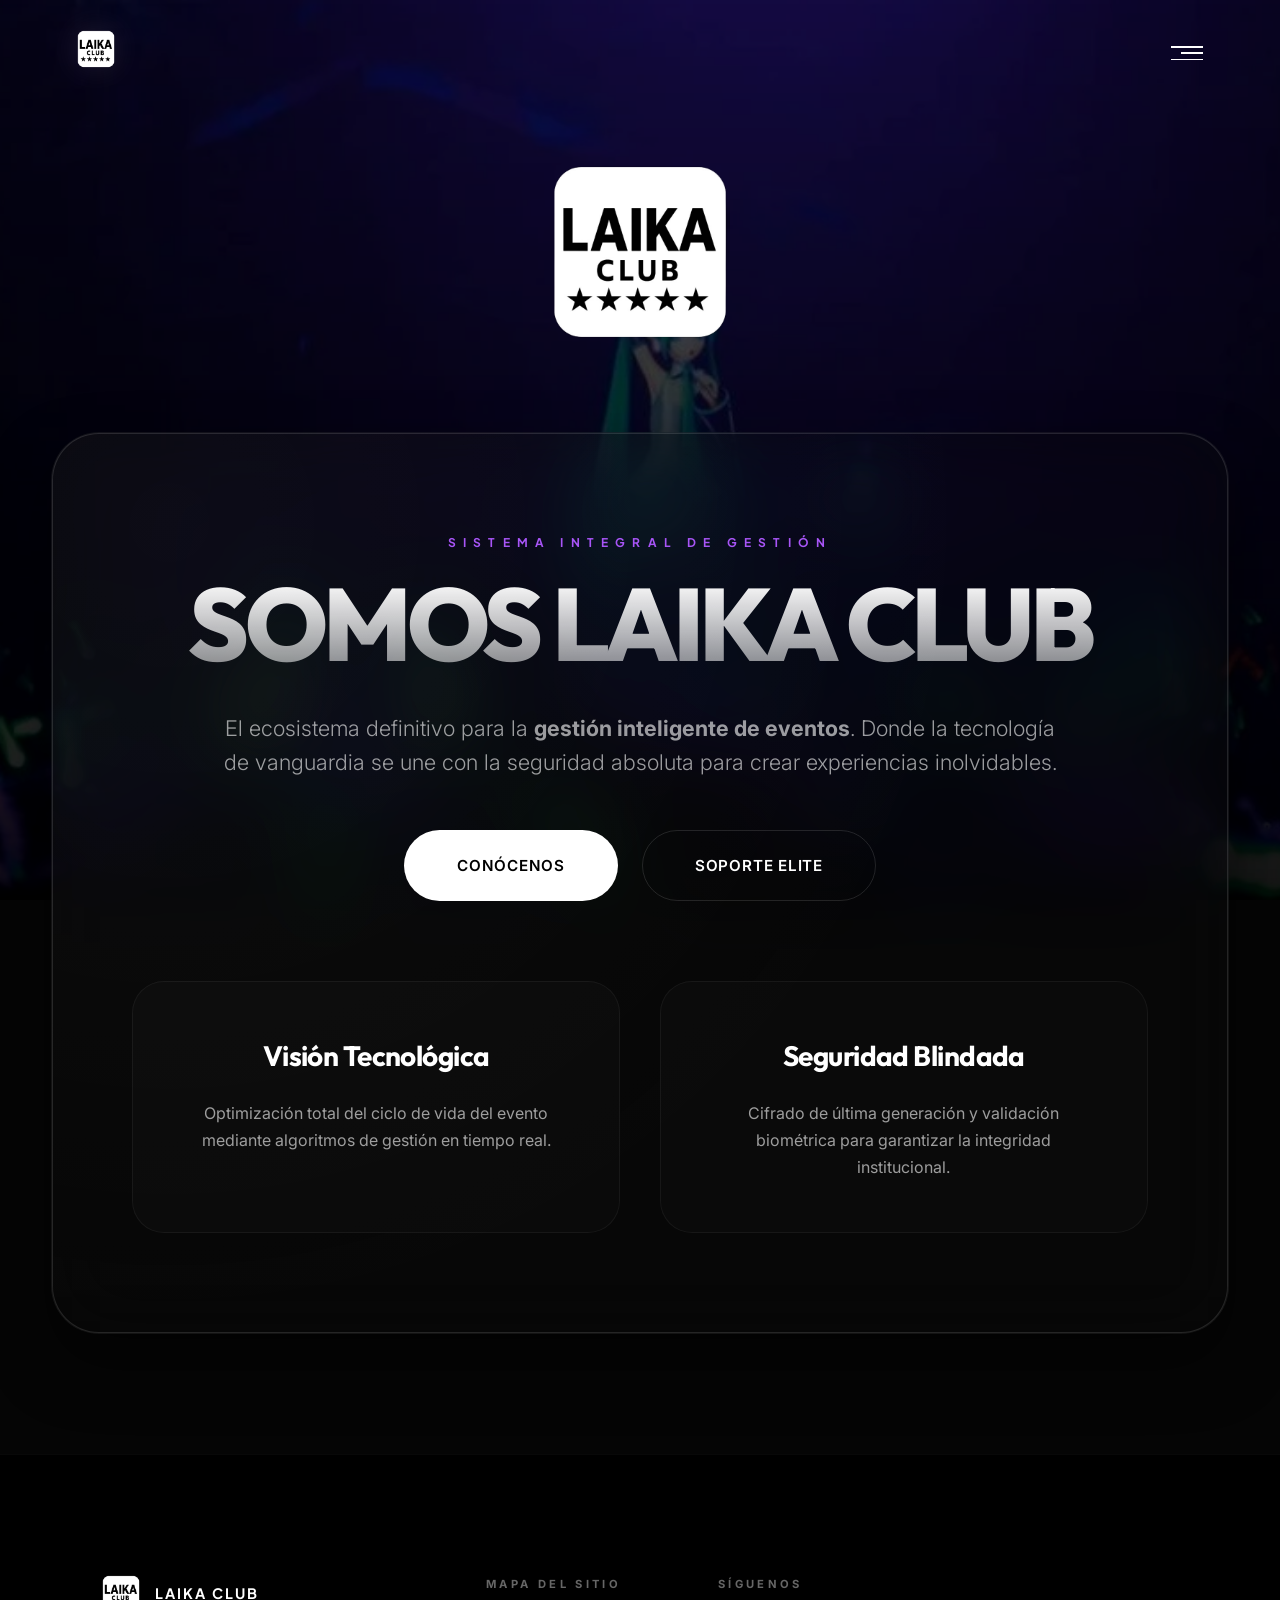
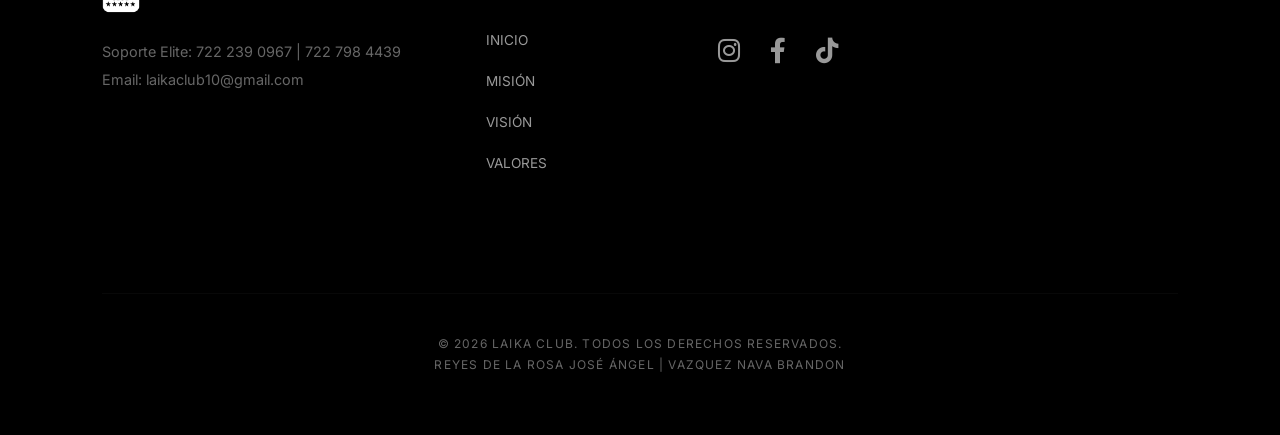
==== index.html @ 9220e1fa "Upload inicial del sitio web de Laika Club" ====
<!DOCTYPE html>
<html lang="es">
<head>
    <meta charset="UTF-8">
    <meta name="viewport" content="width=device-width, initial-scale=1.0">
    <title>Laika Club | Elite Event Management</title>
    <link rel="stylesheet" href="css/styles.css">
    <link rel="stylesheet" href="https://cdnjs.cloudflare.com/ajax/libs/font-awesome/6.0.0/css/all.min.css">
</head>
<body>
    <div class="bg-container home-bg"></div>

    <header>
        <div class="logo">
            <a href="index.html"><img src="img/logo.png" alt="Laika Club Logo"></a>
        </div>
        <div class="hamburger">
            <span class="line1"></span>
            <span class="line2"></span>
            <span class="line3"></span>
        </div>
    </header>

    <div class="sidebar">
        <div class="close-sidebar"><i class="fas fa-times"></i></div>
        <nav>
            <a href="index.html">HOME</a>
            <a href="mision.html">MISIÓN</a>
            <a href="vision.html">VISIÓN</a>
            <a href="valores.html">VALORES</a>
            <a href="objetivo.html">OBJETIVO</a>
            <a href="fan.html">PARA EL FAN</a>
            <a href="organizador.html">ORGANIZADOR</a>
            <a href="documentacion.html">DOCUMENTACIÓN</a>
            <a href="contacto.html">CONTACTO</a>
        </nav>
    </div>

    <main>
        <section class="hero-logo-container">
            <img src="img/logo.png" alt="Laika Club Logo" class="hero-logo">
        </section>

        <div class="glass-card" style="text-align: center;">
            <h2 class="sub-label animate-reveal">SISTEMA INTEGRAL DE GESTIÓN</h2>
            <h1 class="animate-reveal delay-1">SOMOS LAIKA CLUB</h1>
            <p class="lead-text animate-reveal delay-2">
                El ecosistema definitivo para la <strong>gestión inteligente de eventos</strong>.
                Donde la tecnología de vanguardia se une con la seguridad absoluta para crear experiencias inolvidables.
            </p>

            <div class="btn-group animate-reveal delay-3">
                <a href="mision.html" class="btn btn-solid">CONÓCENOS</a>
                <a href="contacto.html" class="btn btn-outline">SOPORTE ELITE</a>
            </div>

            <div class="content-grid animate-reveal delay-4">
                <div class="feature-box">
                    <h3>Visión Tecnológica</h3>
                    <p>Optimización total del ciclo de vida del evento mediante algoritmos de gestión en tiempo real.</p>
                </div>
                <div class="feature-box">
                    <h3>Seguridad Blindada</h3>
                    <p>Cifrado de última generación y validación biométrica para garantizar la integridad institucional.</p>
                </div>
            </div>
        </div>
    </main>

    <footer>
        <div class="footer-main">
            <div class="footer-info">
                <div style="display: flex; align-items: center; gap: 15px; margin-bottom: 25px;">
                    <img src="img/logo.png" alt="Logo" style="height: 38px;">
                    <span style="font-weight: 700; font-size: 0.9rem; letter-spacing: 2px; font-family: var(--font-accent);">LAIKA CLUB</span>
                </div>
                <p>Soporte Elite: 722 239 0967 | 722 798 4439<br>Email: laikaclub10@gmail.com</p>
            </div>
            <div class="footer-nav-col">
                <h4>Mapa del Sitio</h4>
                <a href="index.html">INICIO</a>
                <a href="mision.html">MISIÓN</a>
                <a href="vision.html">VISIÓN</a>
                <a href="valores.html">VALORES</a>
            </div>
            <div class="footer-nav-col">
                <h4>Síguenos</h4>
                <div class="social-grid">
                    <a href="https://www.instagram.com/laika__club" target="_blank"><i class="fab fa-instagram"></i></a>
                    <a href="https://www.facebook.com/people/Laika-Club/61581326425324/" target="_blank"><i class="fab fa-facebook-f"></i></a>
                    <a href="https://www.tiktok.com/@laika_club" target="_blank"><i class="fab fa-tiktok"></i></a>
                </div>
            </div>
            <div class="footer-nav-col">
                <div class="map-wrapper">
                    <iframe src="https://www.google.com/maps/embed?pb=!1m18!1m12!1m3!1d15064.306059882!2d-99.6!3d19.2!2m3!1f0!2f0!3f0!3m2!1i1024!2i768!4f13.1!3m3!1m2!1s0x0%3A0x0!2zMTnCsDEyJzAwLjAiTiA5OcKwMzYwMC4wIlc!5e0!3m2!1sen!2smx!4v1620000000000!5m2!1sen!2smx" width="100%" height="100%" style="border:0;" allowfullscreen="" loading="lazy"></iframe>
                </div>
            </div>
        </div>
        <div class="footer-copyright">
            <p>© 2026 LAIKA CLUB. TODOS LOS DERECHOS RESERVADOS.</p>
            <p> REYES DE LA ROSA JOSÉ ÁNGEL | VAZQUEZ NAVA BRANDON</p>
        </div>
    </footer>

    <script src="js/script.js"></script>
</body>
</html>
---- css/styles.css ----
@import url('https://fonts.googleapis.com/css2?family=Inter:ital,wght@0,300;0,400;0,500;0,600;0,700;1,300&family=Outfit:wght@300;400;600;800&family=Plus+Jakarta+Sans:wght@300;400;600;700&display=swap');

:root {
    --primary: #a855f7;
    --primary-muted: rgba(168, 85, 247, 0.5);
    --secondary: #ec4899;
    --accent: #3b82f6;
    --bg-dark: #050505;
    --glass-bg: rgba(10, 10, 10, 0.4);
    --glass-border: rgba(255, 255, 255, 0.05);
    --glass-border-bright: rgba(255, 255, 255, 0.12);
    --text-main: #ffffff;
    --text-dim: rgba(255, 255, 255, 0.6);
    --text-sub: rgba(255, 255, 255, 0.4);
    
    --font-display: 'Outfit', sans-serif;
    --font-body: 'Inter', sans-serif;
    --font-accent: 'Plus Jakarta Sans', sans-serif;
    
    --transition-base: all 0.4s cubic-bezier(0.25, 1, 0.5, 1);
    --transition-slow: all 0.8s cubic-bezier(0.25, 1, 0.5, 1);
}

* {
    margin: 0;
    padding: 0;
    box-sizing: border-box;
}

html {
    scroll-behavior: smooth;
}

body {
    background-color: var(--bg-dark);
    color: var(--text-main);
    font-family: var(--font-body);
    line-height: 1.7;
    overflow-x: hidden;
    -webkit-font-smoothing: antialiased;
}

/* --- High-End Background System --- */
.bg-container {
    position: fixed;
    top: 0;
    left: 0;
    width: 100%;
    height: 100%;
    z-index: -1;
    background-size: cover;
    background-position: center;
    background-repeat: no-repeat;
    animation: zoomOut 20s linear infinite alternate;
}

@keyframes zoomOut {
    from { transform: scale(1); }
    to { transform: scale(1.15); }
}

.bg-container::after {
    content: '';
    position: absolute;
    inset: 0;
    background: linear-gradient(to bottom, rgba(0,0,0,0.5), rgba(0,0,0,0.9));
    backdrop-filter: saturate(1.2) brightness(0.8);
}

.home-bg { background-image: url('../img/01.png'); }
.fan-bg { background-image: url('../img/02.png'); }
.org-bg { background-image: url('../img/03.png'); }
.doc-bg { background-image: url('../img/04.png'); }
.contact-bg { background-image: url('../img/05.png'); }
.mision-bg { background-image: url('../img/06.png'); }
.vision-bg { background-image: url('../img/07.png'); }
.valores-bg { background-image: url('../img/08.png'); }
.objetivo-bg { background-image: url('../img/09.png'); }

/* --- Animations --- */
@keyframes revealUp {
    from { opacity: 0; transform: translateY(40px); clip-path: inset(100% 0 0 0); }
    to { opacity: 1; transform: translateY(0); clip-path: inset(0 0 0 0); }
}

@keyframes revealScale {
    from { opacity: 0; transform: scale(0.9) translateY(20px); }
    to { opacity: 1; transform: scale(1) translateY(0); }
}

@keyframes float {
    0% { transform: translateY(0px); }
    50% { transform: translateY(-15px); }
    100% { transform: translateY(0px); }
}

.animate-reveal { 
    opacity: 0;
    animation: revealUp 1.4s cubic-bezier(0.16, 1, 0.3, 1) forwards; 
}

.delay-1 { animation-delay: 0.2s; }
.delay-2 { animation-delay: 0.4s; }
.delay-3 { animation-delay: 0.6s; }
.delay-4 { animation-delay: 0.8s; }
.delay-5 { animation-delay: 1s; }
.delay-6 { animation-delay: 1.2s; }

/* --- Header & Navigation --- */
header {
    position: fixed;
    top: 0;
    left: 0;
    width: 100%;
    padding: 30px 6%;
    display: flex;
    justify-content: space-between;
    align-items: center;
    z-index: 1000;
    transition: var(--transition-base);
}

header.scrolled {
    padding: 15px 6%;
    background: rgba(0, 0, 0, 0.4);
    backdrop-filter: blur(25px);
    border-bottom: 1px solid var(--glass-border);
}

.logo img {
    height: 38px;
    filter: drop-shadow(0 0 15px rgba(255,255,255,0.1));
    transition: var(--transition-base);
}

.logo:hover img {
    transform: scale(1.05);
}

.hamburger {
    cursor: pointer;
    width: 32px;
    height: 14px;
    display: flex;
    flex-direction: column;
    justify-content: space-between;
    z-index: 2001;
}

.hamburger span {
    display: block;
    height: 1.5px;
    background: #fff;
    transition: var(--transition-base);
}

.hamburger span:nth-child(2) { width: 70%; margin-left: auto; }

.hamburger.active span:nth-child(1) { transform: translateY(6px) rotate(45deg); width: 100%; }
.hamburger.active span:nth-child(2) { opacity: 0; }
.hamburger.active span:nth-child(3) { transform: translateY(-6px) rotate(-45deg); width: 100%; }

/* --- Luxury Sidebar --- */
.sidebar {
    position: fixed;
    inset: 0;
    background: rgba(3, 3, 3, 0.96);
    backdrop-filter: blur(30px);
    z-index: 2000;
    display: flex;
    flex-direction: column;
    justify-content: center;
    align-items: center;
    opacity: 0;
    visibility: hidden;
    transition: var(--transition-base);
}

.sidebar.open {
    opacity: 1;
    visibility: visible;
}

.sidebar nav {
    display: flex;
    flex-direction: column;
    gap: 1.5rem;
    text-align: center;
}

.sidebar nav a {
    color: #fff;
    text-decoration: none;
    font-size: 2.2rem;
    font-family: var(--font-display);
    font-weight: 800;
    letter-spacing: -1px;
    text-transform: uppercase;
    transition: var(--transition-base);
    opacity: 0.2;
}

.sidebar nav a:hover {
    opacity: 1;
    transform: skewX(-5deg) scale(1.1);
}

/* --- Main Layout --- */
main {
    padding-top: 18vh;
    padding-bottom: 120px;
    min-height: 100vh;
}

/* --- Logo Centered Hero (for Home) --- */
.hero-logo-container {
    display: flex;
    flex-direction: column;
    align-items: center;
    justify-content: center;
    margin-bottom: 60px;
}

.hero-logo {
    width: 180px;
    height: auto;
    margin-bottom: 30px;
    animation: revealScale 1.8s var(--transition-slow), float 6s ease-in-out infinite;
}

/* --- Glass Card 2.0 --- */
.glass-card {
    background: var(--glass-bg);
    backdrop-filter: blur(40px) saturate(160%);
    border: 1px solid var(--glass-border);
    border-radius: 48px;
    padding: 100px 80px;
    max-width: 1200px;
    width: 92%;
    margin: 0 auto;
    box-shadow: 
        0 30px 60px rgba(0, 0, 0, 0.5),
        inset 0 0 0 1px var(--glass-border-bright);
    position: relative;
    overflow: hidden;
}

.glass-card::before {
    content: '';
    position: absolute;
    top: -50%;
    left: -50%;
    width: 200%;
    height: 200%;
    background: radial-gradient(circle at 30% 30%, rgba(255,255,255,0.03) 0%, transparent 40%);
    pointer-events: none;
}

/* --- Typography --- */
h1 {
    font-family: var(--font-display);
    font-size: clamp(3rem, 8vw, 6.5rem);
    font-weight: 800;
    line-height: 0.9;
    letter-spacing: -0.05em;
    margin-bottom: 40px;
    background: linear-gradient(180deg, #fff 0%, rgba(255,255,255,0.5) 100%);
    -webkit-background-clip: text;
    background-clip: text;
    -webkit-text-fill-color: transparent;
}

h2.sub-label {
    font-family: var(--font-accent);
    color: var(--primary);
    font-size: 0.75rem;
    font-weight: 700;
    text-transform: uppercase;
    letter-spacing: 0.6em;
    margin-bottom: 25px;
    display: block;
}

p.lead-text {
    font-size: 1.35rem;
    font-weight: 300;
    color: var(--text-dim);
    max-width: 850px;
    margin: 0 auto 50px;
    line-height: 1.6;
}

/* --- Content Modules --- */
.content-grid {
    display: grid;
    grid-template-columns: repeat(auto-fit, minmax(320px, 1fr));
    gap: 40px;
    margin-top: 80px;
}

.feature-box {
    background: rgba(255, 255, 255, 0.02);
    border: 1px solid var(--glass-border);
    border-radius: 32px;
    padding: 50px;
    text-align: center;
    transition: var(--transition-base);
}

.feature-box:hover {
    background: rgba(255, 255, 255, 0.04);
    border-color: var(--glass-border-bright);
    transform: translateY(-10px);
}

.feature-box h3 {
    font-family: var(--font-display);
    font-size: 1.75rem;
    margin-bottom: 20px;
    color: #fff;
    letter-spacing: -0.02em;
}

.feature-box p {
    font-size: 1rem;
    color: var(--text-dim);
}

/* --- Actionable Elements --- */
.btn-group {
    display: flex;
    gap: 24px;
    justify-content: center;
    flex-wrap: wrap;
}

.btn {
    padding: 22px 52px;
    border-radius: 100px;
    text-decoration: none;
    font-weight: 600;
    font-size: 0.95rem;
    text-transform: uppercase;
    letter-spacing: 0.05em;
    transition: var(--transition-base);
    cursor: pointer;
    border: 1px solid transparent;
}

.btn-solid {
    background: #fff;
    color: #000;
}

.btn-solid:hover {
    transform: translateY(-4px);
    box-shadow: 0 15px 35px rgba(255,255,255,0.15);
}

.btn-outline {
    background: transparent;
    border-color: var(--glass-border-bright);
    color: #fff;
}

.btn-outline:hover {
    background: rgba(255,255,255,0.05);
    border-color: #fff;
}

/* --- Minimalist Footer --- */
footer {
    padding: 120px 8% 60px;
    background: #000;
    border-top: 1px solid rgba(255,255,255,0.03);
}

.footer-main {
    display: grid;
    grid-template-columns: 2fr 1fr 1fr 1.5fr;
    gap: 80px;
}

.footer-info p {
    font-size: 0.9rem;
    color: var(--text-sub);
    line-height: 2;
}

.footer-nav-col h4 {
    font-size: 0.7rem;
    color: var(--text-sub);
    text-transform: uppercase;
    letter-spacing: 0.3em;
    margin-bottom: 35px;
}

.footer-nav-col a {
    display: block;
    color: var(--text-dim);
    text-decoration: none;
    margin-bottom: 18px;
    font-size: 0.85rem;
    transition: color 0.3s ease;
}

.footer-nav-col a:hover { color: #fff; }

.social-grid {
    display: flex;
    gap: 30px;
}

.social-grid a {
    color: var(--text-dim);
    font-size: 1.6rem;
    transition: var(--transition-base);
}

.social-grid a:hover { color: #fff; transform: translateY(-5px); }

.map-wrapper {
    height: 200px;
    border-radius: 24px;
    overflow: hidden;
    filter: invert(1) hue-rotate(180deg) brightness(0.7) contrast(1.2) grayscale(1);
    border: 1px solid var(--glass-border);
}

.footer-copyright {
    margin-top: 100px;
    padding-top: 40px;
    border-top: 1px solid rgba(255,255,255,0.03);
    text-align: center;
    font-size: 0.75rem;
    color: var(--text-sub);
    letter-spacing: 0.1em;
}

/* --- Custom Scrollbar --- */
::-webkit-scrollbar {
    width: 6px;
}

::-webkit-scrollbar-track {
    background: #000;
}

::-webkit-scrollbar-thumb {
    background: #222;
    border-radius: 10px;
}

::-webkit-scrollbar-thumb:hover {
    background: #333;
}

/* --- Responsive Adaptations --- */
@media (max-width: 1100px) {
    .glass-card { padding: 80px 40px; }
    .footer-main { gap: 40px; grid-template-columns: 1fr 1fr; }
}

@media (max-width: 768px) {
    header { padding: 25px 25px; }
    .glass-card { padding: 60px 25px; border-radius: 32px; }
    .hero-logo { width: 120px; }
    .footer-main { grid-template-columns: 1fr; }
    .feature-box { padding: 40px 30px; }
}
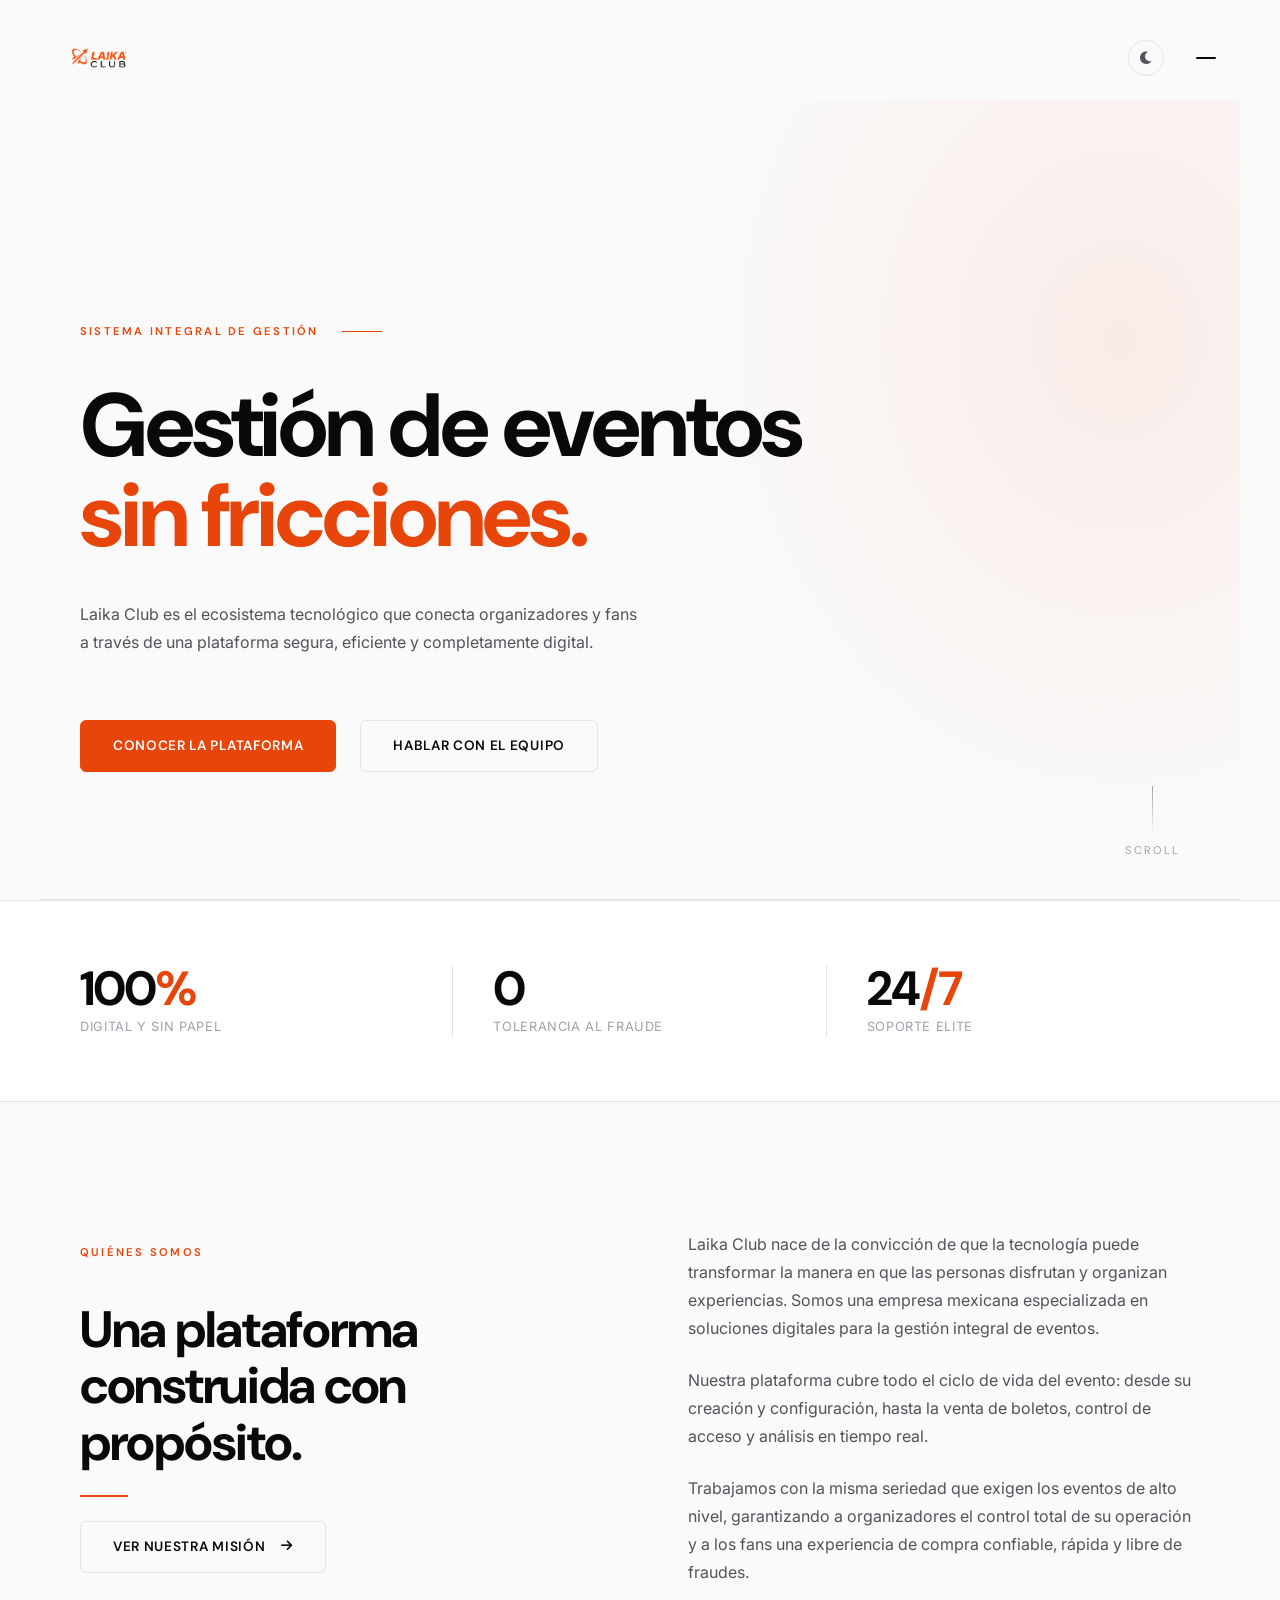
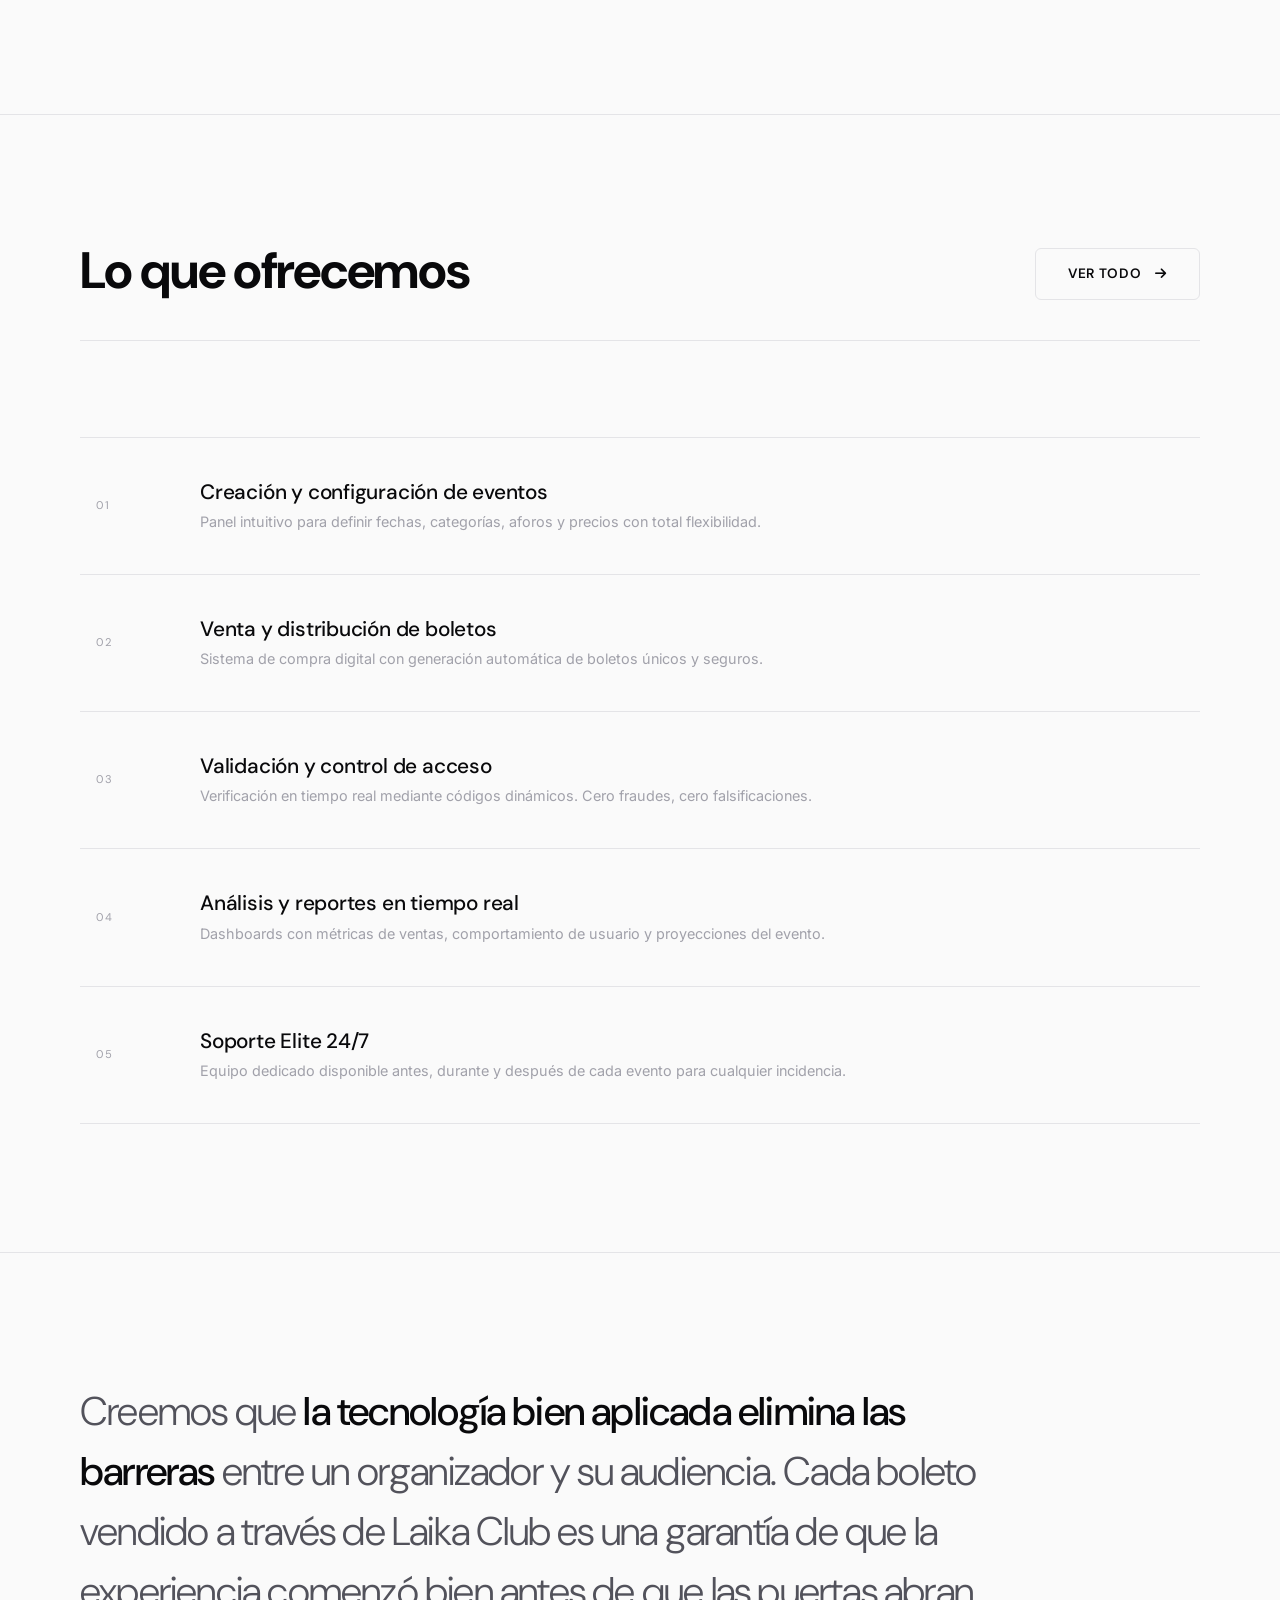
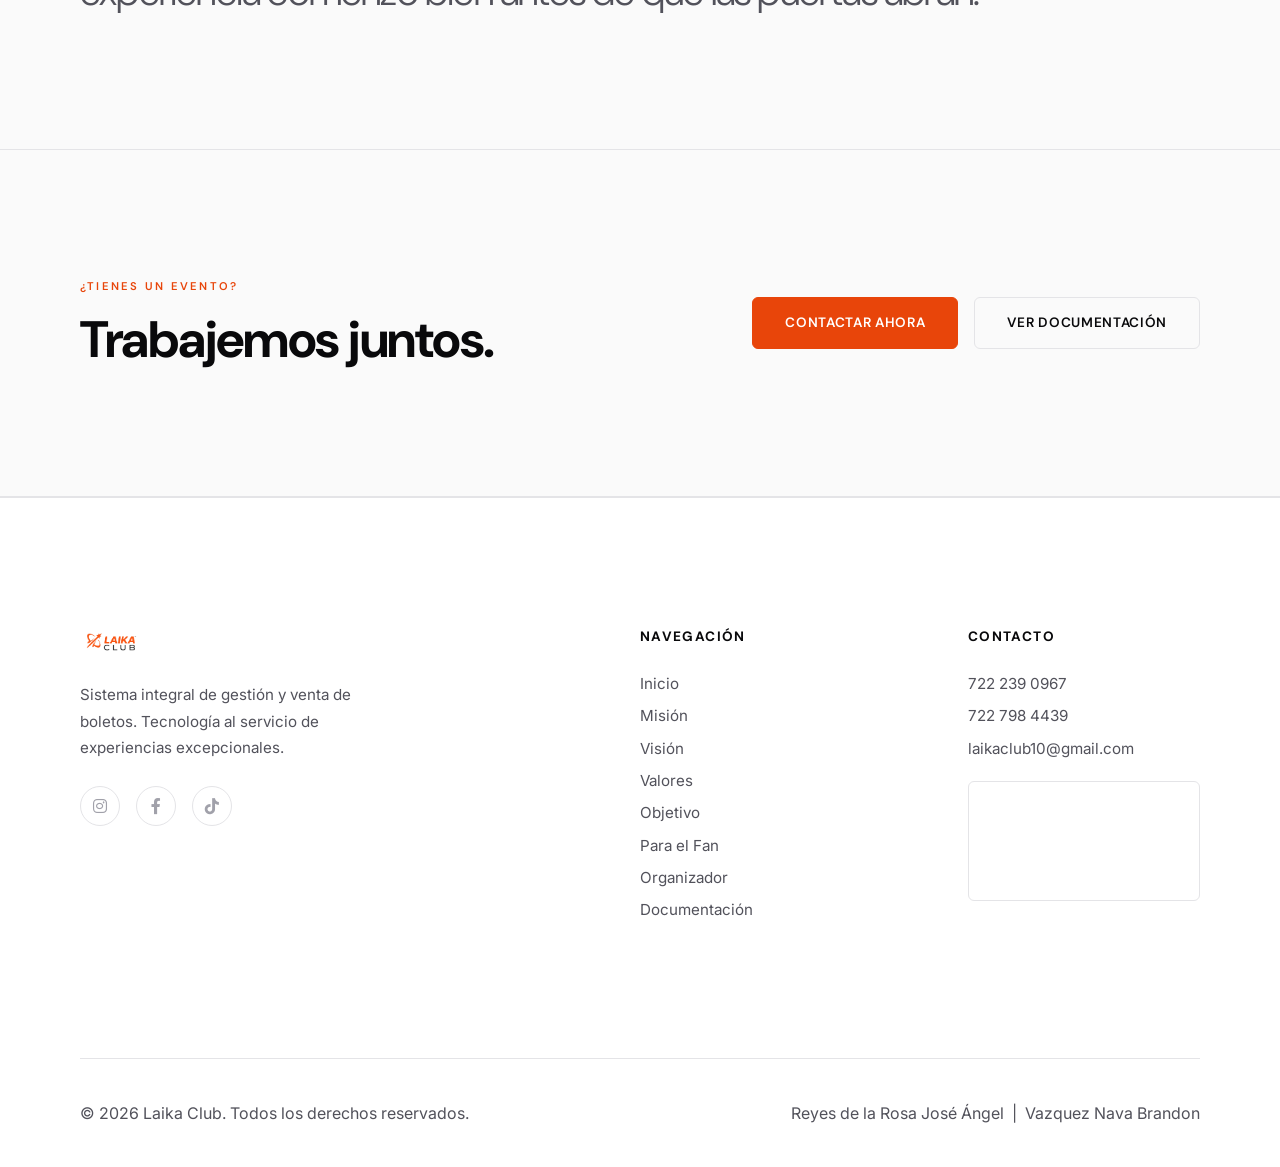
==== commit 00f92da2: "feat: rediseño integral, animaciones avanzadas y temas claro/oscuro" ====
--- a/index.html
+++ b/index.html
@@ -1,110 +1,168 @@
-<!DOCTYPE html>
+﻿<!DOCTYPE html>
 <html lang="es">
 <head>
     <meta charset="UTF-8">
     <meta name="viewport" content="width=device-width, initial-scale=1.0">
-    <title>Laika Club | Elite Event Management</title>
+    <meta name="description" content="Laika Club — Sistema integral de gestión y venta de boletos. Tecnología de vanguardia para la creación, administración y distribución segura de eventos.">
+    <title>Laika Club | Sistema Integral de Gestión de Eventos</title>
+    <link rel="icon" type="image/x-icon" href="logos/icono.ico">
     <link rel="stylesheet" href="css/styles.css">
     <link rel="stylesheet" href="https://cdnjs.cloudflare.com/ajax/libs/font-awesome/6.0.0/css/all.min.css">
+    <script src="js/components.js" defer></script>
 </head>
 <body>
-    <div class="bg-container home-bg"></div>
 
-    <header>
-        <div class="logo">
-            <a href="index.html"><img src="img/logo.png" alt="Laika Club Logo"></a>
-        </div>
-        <div class="hamburger">
-            <span class="line1"></span>
-            <span class="line2"></span>
-            <span class="line3"></span>
-        </div>
-    </header>
-
-    <div class="sidebar">
-        <div class="close-sidebar"><i class="fas fa-times"></i></div>
-        <nav>
-            <a href="index.html">HOME</a>
-            <a href="mision.html">MISIÓN</a>
-            <a href="vision.html">VISIÓN</a>
-            <a href="valores.html">VALORES</a>
-            <a href="objetivo.html">OBJETIVO</a>
-            <a href="fan.html">PARA EL FAN</a>
-            <a href="organizador.html">ORGANIZADOR</a>
-            <a href="documentacion.html">DOCUMENTACIÓN</a>
-            <a href="contacto.html">CONTACTO</a>
-        </nav>
-    </div>
+    <laika-header></laika-header>
+    <laika-sidebar></laika-sidebar>
 
     <main>
-        <section class="hero-logo-container">
-            <img src="img/logo.png" alt="Laika Club Logo" class="hero-logo">
+
+        <!-- HERO -->
+        <section class="hero container">
+            <div class="hero-eyebrow animate-reveal">
+                <span class="label">Sistema Integral de Gestión</span>
+                <div class="hero-eyebrow-line"></div>
+            </div>
+
+            <h1 class="hero-title animate-reveal delay-1">
+                Gestión de eventos<br><em>sin fricciones.</em>
+            </h1>
+
+            <div class="hero-body animate-reveal delay-2">
+                <p>Laika Club es el ecosistema tecnológico que conecta organizadores y fans a través de una plataforma segura, eficiente y completamente digital.</p>
+            </div>
+
+            <div class="hero-ctas animate-reveal delay-3">
+                <a href="mision.html" class="btn btn-primary">Conocer la plataforma</a>
+                <a href="contacto.html" class="btn btn-ghost">Hablar con el equipo</a>
+            </div>
+
+            <div class="hero-scroll-indicator">
+                <div class="scroll-line"></div>
+                <span>Scroll</span>
+            </div>
         </section>
 
-        <div class="glass-card" style="text-align: center;">
-            <h2 class="sub-label animate-reveal">SISTEMA INTEGRAL DE GESTIÓN</h2>
-            <h1 class="animate-reveal delay-1">SOMOS LAIKA CLUB</h1>
-            <p class="lead-text animate-reveal delay-2">
-                El ecosistema definitivo para la <strong>gestión inteligente de eventos</strong>.
-                Donde la tecnología de vanguardia se une con la seguridad absoluta para crear experiencias inolvidables.
-            </p>
-
-            <div class="btn-group animate-reveal delay-3">
-                <a href="mision.html" class="btn btn-solid">CONÓCENOS</a>
-                <a href="contacto.html" class="btn btn-outline">SOPORTE ELITE</a>
-            </div>
-
-            <div class="content-grid animate-reveal delay-4">
-                <div class="feature-box">
-                    <h3>Visión Tecnológica</h3>
-                    <p>Optimización total del ciclo de vida del evento mediante algoritmos de gestión en tiempo real.</p>
+        <!-- METRICS BAND -->
+        <div class="metrics-band animate-reveal delay-4">
+            <div class="container">
+                <div class="metric-item">
+                    <div class="metric-number">100<span>%</span></div>
+                    <div class="metric-label">Digital y sin papel</div>
                 </div>
-                <div class="feature-box">
-                    <h3>Seguridad Blindada</h3>
-                    <p>Cifrado de última generación y validación biométrica para garantizar la integridad institucional.</p>
+                <div class="metric-item">
+                    <div class="metric-number">0</div>
+                    <div class="metric-label">Tolerancia al fraude</div>
+                </div>
+                <div class="metric-item">
+                    <div class="metric-number">24<span>/7</span></div>
+                    <div class="metric-label">Soporte Elite</div>
                 </div>
             </div>
         </div>
+
+        <!-- ABOUT SPLIT -->
+        <section class="split-section">
+            <div class="container">
+                <div class="split-layout">
+                    <div class="split-left">
+                        <div class="section-tag">
+                            <span class="label">Quiénes Somos</span>
+                        </div>
+                        <h2>Una plataforma construida con propósito.</h2>
+                        <hr class="rule-brand">
+                        <div style="margin-top: 24px;">
+                            <a href="mision.html" class="btn btn-ghost">Ver nuestra misión <i class="fas fa-arrow-right" style="margin-left:8px;font-size:0.8rem;"></i></a>
+                        </div>
+                    </div>
+                    <div class="split-right">
+                        <p>Laika Club nace de la convicción de que la tecnología puede transformar la manera en que las personas disfrutan y organizan experiencias. Somos una empresa mexicana especializada en soluciones digitales para la gestión integral de eventos.</p>
+                        <p>Nuestra plataforma cubre todo el ciclo de vida del evento: desde su creación y configuración, hasta la venta de boletos, control de acceso y análisis en tiempo real.</p>
+                        <p>Trabajamos con la misma seriedad que exigen los eventos de alto nivel, garantizando a organizadores el control total de su operación y a los fans una experiencia de compra confiable, rápida y libre de fraudes.</p>
+                    </div>
+                </div>
+            </div>
+        </section>
+
+        <!-- SERVICES SECTION -->
+        <section class="services-section">
+            <div class="container">
+                <div class="services-header">
+                    <h2>Lo que ofrecemos</h2>
+                    <a href="organizador.html" class="btn btn-ghost">Ver todo <i class="fas fa-arrow-right" style="margin-left:6px;font-size:0.8rem;"></i></a>
+                </div>
+
+                <div class="service-list">
+                    <div class="service-item">
+                        <div class="service-num">01</div>
+                        <div class="service-body">
+                            <h3>Creación y configuración de eventos</h3>
+                            <p>Panel intuitivo para definir fechas, categorías, aforos y precios con total flexibilidad.</p>
+                        </div>
+                        <div class="service-arrow"><i class="fas fa-arrow-up-right"></i></div>
+                    </div>
+                    <div class="service-item">
+                        <div class="service-num">02</div>
+                        <div class="service-body">
+                            <h3>Venta y distribución de boletos</h3>
+                            <p>Sistema de compra digital con generación automática de boletos únicos y seguros.</p>
+                        </div>
+                        <div class="service-arrow"><i class="fas fa-arrow-up-right"></i></div>
+                    </div>
+                    <div class="service-item">
+                        <div class="service-num">03</div>
+                        <div class="service-body">
+                            <h3>Validación y control de acceso</h3>
+                            <p>Verificación en tiempo real mediante códigos dinámicos. Cero fraudes, cero falsificaciones.</p>
+                        </div>
+                        <div class="service-arrow"><i class="fas fa-arrow-up-right"></i></div>
+                    </div>
+                    <div class="service-item">
+                        <div class="service-num">04</div>
+                        <div class="service-body">
+                            <h3>Análisis y reportes en tiempo real</h3>
+                            <p>Dashboards con métricas de ventas, comportamiento de usuario y proyecciones del evento.</p>
+                        </div>
+                        <div class="service-arrow"><i class="fas fa-arrow-up-right"></i></div>
+                    </div>
+                    <div class="service-item">
+                        <div class="service-num">05</div>
+                        <div class="service-body">
+                            <h3>Soporte Elite 24/7</h3>
+                            <p>Equipo dedicado disponible antes, durante y después de cada evento para cualquier incidencia.</p>
+                        </div>
+                        <div class="service-arrow"><i class="fas fa-arrow-up-right"></i></div>
+                    </div>
+                </div>
+            </div>
+        </section>
+
+        <!-- STATEMENT -->
+        <section class="statement-section">
+            <div class="container">
+                <p class="statement-text">
+                    Creemos que <strong>la tecnología bien aplicada elimina las barreras</strong> entre un organizador y su audiencia. Cada boleto vendido a través de Laika Club es una garantía de que la experiencia comenzó bien antes de que las puertas abran.
+                </p>
+            </div>
+        </section>
+
+        <!-- CTA FINAL -->
+        <section class="section" style="border-bottom: 1px solid var(--bg-border);">
+            <div class="container" style="display:flex; justify-content:space-between; align-items:center; flex-wrap:wrap; gap:32px;">
+                <div>
+                    <span class="label">¿Tienes un evento?</span>
+                    <h2 style="margin-top:16px; max-width:480px;">Trabajemos juntos.</h2>
+                </div>
+                <div class="btn-group">
+                    <a href="contacto.html" class="btn btn-primary">Contactar ahora</a>
+                    <a href="documentacion.html" class="btn btn-ghost">Ver documentación</a>
+                </div>
+            </div>
+        </section>
+
     </main>
 
-    <footer>
-        <div class="footer-main">
-            <div class="footer-info">
-                <div style="display: flex; align-items: center; gap: 15px; margin-bottom: 25px;">
-                    <img src="img/logo.png" alt="Logo" style="height: 38px;">
-                    <span style="font-weight: 700; font-size: 0.9rem; letter-spacing: 2px; font-family: var(--font-accent);">LAIKA CLUB</span>
-                </div>
-                <p>Soporte Elite: 722 239 0967 | 722 798 4439<br>Email: laikaclub10@gmail.com</p>
-            </div>
-            <div class="footer-nav-col">
-                <h4>Mapa del Sitio</h4>
-                <a href="index.html">INICIO</a>
-                <a href="mision.html">MISIÓN</a>
-                <a href="vision.html">VISIÓN</a>
-                <a href="valores.html">VALORES</a>
-            </div>
-            <div class="footer-nav-col">
-                <h4>Síguenos</h4>
-                <div class="social-grid">
-                    <a href="https://www.instagram.com/laika__club" target="_blank"><i class="fab fa-instagram"></i></a>
-                    <a href="https://www.facebook.com/people/Laika-Club/61581326425324/" target="_blank"><i class="fab fa-facebook-f"></i></a>
-                    <a href="https://www.tiktok.com/@laika_club" target="_blank"><i class="fab fa-tiktok"></i></a>
-                </div>
-            </div>
-            <div class="footer-nav-col">
-                <div class="map-wrapper">
-                    <iframe src="https://www.google.com/maps/embed?pb=!1m18!1m12!1m3!1d15064.306059882!2d-99.6!3d19.2!2m3!1f0!2f0!3f0!3m2!1i1024!2i768!4f13.1!3m3!1m2!1s0x0%3A0x0!2zMTnCsDEyJzAwLjAiTiA5OcKwMzYwMC4wIlc!5e0!3m2!1sen!2smx!4v1620000000000!5m2!1sen!2smx" width="100%" height="100%" style="border:0;" allowfullscreen="" loading="lazy"></iframe>
-                </div>
-            </div>
-        </div>
-        <div class="footer-copyright">
-            <p>© 2026 LAIKA CLUB. TODOS LOS DERECHOS RESERVADOS.</p>
-            <p> REYES DE LA ROSA JOSÉ ÁNGEL | VAZQUEZ NAVA BRANDON</p>
-        </div>
-    </footer>
-
+    <laika-footer></laika-footer>
     <script src="js/script.js"></script>
 </body>
-</html>
-
-
+</html>
--- a/css/styles.css
+++ b/css/styles.css
@@ -1,470 +1,997 @@
-@import url('https://fonts.googleapis.com/css2?family=Inter:ital,wght@0,300;0,400;0,500;0,600;0,700;1,300&family=Outfit:wght@300;400;600;800&family=Plus+Jakarta+Sans:wght@300;400;600;700&display=swap');
+﻿@import url('https://fonts.googleapis.com/css2?family=DM+Sans:ital,opsz,wght@0,9..40,300;0,9..40,400;0,9..40,500;0,9..40,700;1,9..40,300&family=Inter:wght@300;400;500;600&display=swap');
+
+/* ============================================================
+   LAIKA CLUB - DESIGN SYSTEM (THEMES & ANIMATIONS)
+   Brand: #E8450A (Laika Orange)
+   ============================================================ */
 
 :root {
-    --primary: #a855f7;
-    --primary-muted: rgba(168, 85, 247, 0.5);
-    --secondary: #ec4899;
-    --accent: #3b82f6;
-    --bg-dark: #050505;
-    --glass-bg: rgba(10, 10, 10, 0.4);
-    --glass-border: rgba(255, 255, 255, 0.05);
-    --glass-border-bright: rgba(255, 255, 255, 0.12);
-    --text-main: #ffffff;
-    --text-dim: rgba(255, 255, 255, 0.6);
-    --text-sub: rgba(255, 255, 255, 0.4);
+    /* LIGHT THEME (DEFAULT) */
+    --brand:          #E8450A;
+    --brand-dim:      rgba(232, 69, 10, 0.08);
+    --brand-glow:     rgba(232, 69, 10, 0.15);
     
-    --font-display: 'Outfit', sans-serif;
-    --font-body: 'Inter', sans-serif;
-    --font-accent: 'Plus Jakarta Sans', sans-serif;
+    --bg:             #FAFAFA;
+    --bg-surface:     #FFFFFF;
+    --bg-raised:      #F4F4F5;
+    --bg-border:      #E4E4E7;
     
-    --transition-base: all 0.4s cubic-bezier(0.25, 1, 0.5, 1);
-    --transition-slow: all 0.8s cubic-bezier(0.25, 1, 0.5, 1);
-}
-
-* {
-    margin: 0;
-    padding: 0;
-    box-sizing: border-box;
-}
-
-html {
-    scroll-behavior: smooth;
-}
+    --text-primary:   #09090B;
+    --text-secondary: #52525B;
+    --text-muted:     #A1A1AA;
+    --text-inverse:   #FFFFFF;
+    
+    --header-bg:      rgba(250, 250, 250, 0.92);
+
+    --font-display:   'DM Sans', sans-serif;
+    --font-body:      'Inter', sans-serif;
+
+    --space-xs:  4px;
+    --space-sm:  8px;
+    --space-md:  16px;
+    --space-lg:  24px;
+    --space-xl:  40px;
+    --space-2xl: 64px;
+    --space-3xl: 96px;
+    --space-4xl: 128px;
+
+    --radius-sm: 6px;
+    --radius-md: 12px;
+    --radius-lg: 20px;
+    --radius-xl: 32px;
+
+    --t-fast:   0.15s ease;
+    --t-base:   0.3s ease;
+    --t-smooth: 0.6s cubic-bezier(0.22, 1, 0.36, 1);
+    --t-bounce: 0.5s cubic-bezier(0.34, 1.56, 0.64, 1);
+    
+    --shadow-sm: 0 4px 12px rgba(0,0,0,0.03);
+    --shadow-md: 0 8px 24px rgba(0,0,0,0.04);
+}
+
+[data-theme="dark"] {
+    --brand-dim:      rgba(232, 69, 10, 0.15);
+    --brand-glow:     rgba(232, 69, 10, 0.3);
+    
+    --bg:             #09090B;
+    --bg-surface:     #121214;
+    --bg-raised:      #1C1C1F;
+    --bg-border:      #27272A;
+    
+    --text-primary:   #FAFAFA;
+    --text-secondary: #A1A1AA;
+    --text-muted:     #52525B;
+    --text-inverse:   #09090B;
+    
+    --header-bg:      rgba(9, 9, 11, 0.92);
+    
+    --shadow-sm: 0 4px 12px rgba(0,0,0,0.2);
+    --shadow-md: 0 8px 24px rgba(0,0,0,0.4);
+}
+
+*, *::before, *::after { margin: 0; padding: 0; box-sizing: border-box; }
+
+html { scroll-behavior: smooth; font-size: 16px; -webkit-text-size-adjust: 100%; }
 
 body {
-    background-color: var(--bg-dark);
-    color: var(--text-main);
+    background-color: var(--bg);
+    color: var(--text-primary);
     font-family: var(--font-body);
-    line-height: 1.7;
+    font-weight: 400;
+    line-height: 1.6;
     overflow-x: hidden;
     -webkit-font-smoothing: antialiased;
-}
-
-/* --- High-End Background System --- */
-.bg-container {
-    position: fixed;
-    top: 0;
-    left: 0;
+    -moz-osx-font-smoothing: grayscale;
+    transition: background-color var(--t-smooth), color var(--t-smooth);
+}
+
+img { max-width: 100%; height: auto; display: block; }
+a { color: inherit; text-decoration: none; }
+
+::-webkit-scrollbar { width: 6px; }
+::-webkit-scrollbar-track { background: var(--bg); }
+::-webkit-scrollbar-thumb { background: var(--bg-border); border-radius: 3px; }
+::-webkit-scrollbar-thumb:hover { background: var(--text-muted); }
+
+/* --- TYPOGRAPHY --- */
+.label {
+    font-family: var(--font-display);
+    font-size: 0.7rem;
+    font-weight: 600;
+    letter-spacing: 0.2em;
+    text-transform: uppercase;
+    color: var(--brand);
+    display: block;
+}
+
+h1, .h1 {
+    font-family: var(--font-display);
+    font-size: clamp(3rem, 7vw, 6.5rem);
+    font-weight: 700;
+    line-height: 1.0;
+    letter-spacing: -0.035em;
+    color: var(--text-primary);
+}
+
+h2, .h2 {
+    font-family: var(--font-display);
+    font-size: clamp(2rem, 4vw, 3.5rem);
+    font-weight: 700;
+    line-height: 1.1;
+    letter-spacing: -0.025em;
+    color: var(--text-primary);
+}
+
+h3, .h3 {
+    font-family: var(--font-display);
+    font-size: clamp(1.2rem, 2vw, 1.5rem);
+    font-weight: 500;
+    line-height: 1.3;
+    letter-spacing: -0.01em;
+    color: var(--text-primary);
+}
+
+.lead {
+    font-family: var(--font-display);
+    font-size: clamp(1.1rem, 2vw, 1.4rem);
+    font-weight: 300;
+    line-height: 1.65;
+    color: var(--text-secondary);
+    max-width: 640px;
+}
+
+p { font-size: 1rem; line-height: 1.75; color: var(--text-secondary); }
+
+.text-brand  { color: var(--brand); }
+.text-muted  { color: var(--text-muted); }
+.text-center { text-align: center; }
+
+/* --- LAYOUT --- */
+.container {
     width: 100%;
-    height: 100%;
-    z-index: -1;
-    background-size: cover;
-    background-position: center;
-    background-repeat: no-repeat;
-    animation: zoomOut 20s linear infinite alternate;
-}
-
-@keyframes zoomOut {
-    from { transform: scale(1); }
-    to { transform: scale(1.15); }
-}
-
-.bg-container::after {
-    content: '';
+    max-width: 1200px;
+    margin: 0 auto;
+    padding: 0 var(--space-xl);
+}
+
+.section    { padding: var(--space-4xl) 0; }
+.section-sm { padding: var(--space-3xl) 0; }
+
+.rule {
+    width: 100%;
+    height: 1px;
+    background: var(--bg-border);
+    border: none;
+    margin: 0;
+    transition: background var(--t-smooth);
+}
+
+.rule-brand {
+    width: 48px;
+    height: 2px;
+    background: var(--brand);
+    border: none;
+    margin: var(--space-lg) 0;
+}
+
+/* --- ANIMATIONS & MOTION SYSTEM --- */
+.animate-reveal {
+    opacity: 0;
+    transform: translateY(30px);
+    transition: opacity var(--t-smooth), transform var(--t-smooth);
+    will-change: opacity, transform;
+}
+
+.animate-reveal.is-revealed {
+    opacity: 1;
+    transform: translateY(0);
+}
+
+.delay-1 { transition-delay: 0.1s; }
+.delay-2 { transition-delay: 0.2s; }
+.delay-3 { transition-delay: 0.3s; }
+.delay-4 { transition-delay: 0.4s; }
+
+.hover-lift {
+    transition: transform var(--t-bounce), box-shadow var(--t-smooth), background-color var(--t-smooth), border-color var(--t-smooth);
+}
+.hover-lift:hover {
+    transform: translateY(-4px);
+    box-shadow: var(--shadow-md);
+}
+
+@media (prefers-reduced-motion: reduce) {
+    *, ::before, ::after {
+        animation-duration: 0.01ms !important;
+        animation-iteration-count: 1 !important;
+        transition-duration: 0.01ms !important;
+        scroll-behavior: auto !important;
+    }
+    .animate-reveal { opacity: 1 !important; transform: none !important; transition: none !important; }
+}
+
+/* --- THEME TOGGLE --- */
+.theme-toggle {
+    background: transparent;
+    border: 1px solid var(--bg-border);
+    color: var(--text-secondary);
+    width: 36px;
+    height: 36px;
+    border-radius: 50%;
+    display: flex;
+    align-items: center;
+    justify-content: center;
+    cursor: pointer;
+    transition: color var(--t-base), background var(--t-base), border-color var(--t-base), transform var(--t-bounce);
+    font-size: 0.9rem;
+    position: relative;
+    overflow: hidden;
+}
+
+.theme-toggle:hover {
+    color: var(--text-primary);
+    background: var(--bg-raised);
+    transform: scale(1.05);
+}
+
+.theme-toggle i {
     position: absolute;
-    inset: 0;
-    background: linear-gradient(to bottom, rgba(0,0,0,0.5), rgba(0,0,0,0.9));
-    backdrop-filter: saturate(1.2) brightness(0.8);
-}
-
-.home-bg { background-image: url('../img/01.png'); }
-.fan-bg { background-image: url('../img/02.png'); }
-.org-bg { background-image: url('../img/03.png'); }
-.doc-bg { background-image: url('../img/04.png'); }
-.contact-bg { background-image: url('../img/05.png'); }
-.mision-bg { background-image: url('../img/06.png'); }
-.vision-bg { background-image: url('../img/07.png'); }
-.valores-bg { background-image: url('../img/08.png'); }
-.objetivo-bg { background-image: url('../img/09.png'); }
-
-/* --- Animations --- */
-@keyframes revealUp {
-    from { opacity: 0; transform: translateY(40px); clip-path: inset(100% 0 0 0); }
-    to { opacity: 1; transform: translateY(0); clip-path: inset(0 0 0 0); }
-}
-
-@keyframes revealScale {
-    from { opacity: 0; transform: scale(0.9) translateY(20px); }
-    to { opacity: 1; transform: scale(1) translateY(0); }
-}
-
-@keyframes float {
-    0% { transform: translateY(0px); }
-    50% { transform: translateY(-15px); }
-    100% { transform: translateY(0px); }
-}
-
-.animate-reveal { 
-    opacity: 0;
-    animation: revealUp 1.4s cubic-bezier(0.16, 1, 0.3, 1) forwards; 
-}
-
-.delay-1 { animation-delay: 0.2s; }
-.delay-2 { animation-delay: 0.4s; }
-.delay-3 { animation-delay: 0.6s; }
-.delay-4 { animation-delay: 0.8s; }
-.delay-5 { animation-delay: 1s; }
-.delay-6 { animation-delay: 1.2s; }
-
-/* --- Header & Navigation --- */
+    transition: transform var(--t-bounce), opacity var(--t-base);
+}
+
+[data-theme="dark"] .theme-toggle .fa-moon { transform: translateY(100%); opacity: 0; }
+[data-theme="dark"] .theme-toggle .fa-sun { transform: translateY(0); opacity: 1; }
+
+:root:not([data-theme="dark"]) .theme-toggle .fa-sun { transform: translateY(-100%); opacity: 0; }
+:root:not([data-theme="dark"]) .theme-toggle .fa-moon { transform: translateY(0); opacity: 1; }
+
+
+/* --- HEADER --- */
 header {
     position: fixed;
-    top: 0;
-    left: 0;
+    top: 0; left: 0;
     width: 100%;
-    padding: 30px 6%;
+    z-index: 1000;
+    padding: var(--space-xl) 5%;
     display: flex;
     justify-content: space-between;
     align-items: center;
-    z-index: 1000;
-    transition: var(--transition-base);
+    transition: padding var(--t-smooth), background var(--t-smooth), border-color var(--t-smooth);
+    border-bottom: 1px solid transparent;
 }
 
 header.scrolled {
-    padding: 15px 6%;
-    background: rgba(0, 0, 0, 0.4);
-    backdrop-filter: blur(25px);
-    border-bottom: 1px solid var(--glass-border);
-}
-
-.logo img {
-    height: 38px;
-    filter: drop-shadow(0 0 15px rgba(255,255,255,0.1));
-    transition: var(--transition-base);
-}
-
-.logo:hover img {
-    transform: scale(1.05);
-}
+    padding: var(--space-md) 5%;
+    background: var(--header-bg);
+    backdrop-filter: blur(16px);
+    -webkit-backdrop-filter: blur(16px);
+    border-bottom-color: var(--bg-border);
+}
+
+.header-actions {
+    display: flex;
+    align-items: center;
+    gap: var(--space-lg);
+}
+
+.logo a { display: flex; align-items: center; }
+.logo img { height: 36px; object-fit: contain; transition: opacity var(--t-base); }
+.logo:hover img { opacity: 0.8; }
 
 .hamburger {
     cursor: pointer;
-    width: 32px;
-    height: 14px;
+    width: 28px; height: 18px;
     display: flex;
     flex-direction: column;
     justify-content: space-between;
     z-index: 2001;
+    background: none;
+    border: none;
 }
 
 .hamburger span {
     display: block;
     height: 1.5px;
-    background: #fff;
-    transition: var(--transition-base);
-}
-
-.hamburger span:nth-child(2) { width: 70%; margin-left: auto; }
-
-.hamburger.active span:nth-child(1) { transform: translateY(6px) rotate(45deg); width: 100%; }
-.hamburger.active span:nth-child(2) { opacity: 0; }
-.hamburger.active span:nth-child(3) { transform: translateY(-6px) rotate(-45deg); width: 100%; }
-
-/* --- Luxury Sidebar --- */
+    background: var(--text-primary);
+    border-radius: 2px;
+    transition: var(--t-bounce);
+    transform-origin: left center;
+}
+
+.hamburger span:nth-child(2) { width: 70%; margin-left: auto; transition-timing-function: ease; }
+.hamburger:hover span:nth-child(2) { width: 100%; }
+.hamburger.active span:nth-child(1) { transform: rotate(45deg) translate(1px, -1px); width: 100%; }
+.hamburger.active span:nth-child(2) { opacity: 0; transform: scaleX(0); }
+.hamburger.active span:nth-child(3) { transform: rotate(-45deg) translate(1px, 1px); width: 100%; }
+
+/* --- SIDEBAR --- */
 .sidebar {
     position: fixed;
     inset: 0;
-    background: rgba(3, 3, 3, 0.96);
-    backdrop-filter: blur(30px);
+    background: var(--bg);
     z-index: 2000;
+    display: grid;
+    grid-template-rows: 1fr auto;
+    opacity: 0;
+    visibility: hidden;
+    transition: opacity var(--t-smooth), visibility var(--t-smooth), background var(--t-smooth);
+    overflow: hidden;
+}
+
+.sidebar.open { opacity: 1; visibility: visible; }
+
+.sidebar-inner {
     display: flex;
     flex-direction: column;
     justify-content: center;
-    align-items: center;
-    opacity: 0;
-    visibility: hidden;
-    transition: var(--transition-base);
-}
-
-.sidebar.open {
-    opacity: 1;
-    visibility: visible;
-}
-
-.sidebar nav {
+    padding: 0 10%;
+    transform: translateY(20px);
+    transition: transform var(--t-smooth);
+}
+
+.sidebar.open .sidebar-inner {
+    transform: translateY(0);
+}
+
+.close-sidebar {
+    position: absolute;
+    top: var(--space-xl); right: 5%;
+    width: 44px; height: 44px;
+    display: flex;
+    align-items: center;
+    justify-content: center;
+    cursor: pointer;
+    color: var(--text-secondary);
+    font-size: 1.4rem;
+    transition: color var(--t-base), transform var(--t-bounce);
+    z-index: 2002;
+    background: none;
+    border: none;
+}
+.close-sidebar:hover { color: var(--text-primary); transform: scale(1.1) rotate(90deg); }
+
+.sidebar nav { display: flex; flex-direction: column; gap: 0; }
+
+.sidebar nav a {
+    font-family: var(--font-display);
+    font-size: clamp(2rem, 5vw, 3.5rem);
+    font-weight: 700;
+    letter-spacing: -0.025em;
+    color: var(--text-muted);
+    display: flex;
+    align-items: center;
+    gap: var(--space-md);
+    padding: var(--space-md) 0;
+    border-bottom: 1px solid var(--bg-border);
+    transition: color var(--t-base), padding-left var(--t-bounce);
+}
+
+.sidebar nav a:first-child { border-top: 1px solid var(--bg-border); }
+
+.sidebar nav a span.nav-number {
+    font-size: 0.75rem;
+    font-weight: 400;
+    letter-spacing: 0.1em;
+    color: var(--text-muted);
+    font-family: var(--font-body);
+    min-width: 28px;
+    transition: color var(--t-base);
+}
+
+.sidebar nav a:hover { color: var(--text-primary); padding-left: var(--space-sm); }
+.sidebar nav a:hover span.nav-number { color: var(--brand); }
+
+.sidebar-brand {
+    padding: var(--space-xl) 10%;
+    border-top: 1px solid var(--bg-border);
+    display: flex;
+    align-items: center;
+    justify-content: space-between;
+    transition: border-color var(--t-smooth);
+}
+.sidebar-brand img { height: 28px; }
+.sidebar-brand .sidebar-contact {
+    font-size: 0.8rem;
+    color: var(--text-muted);
+    line-height: 1.6;
+    text-align: right;
+}
+
+/* --- BUTTONS --- */
+.btn {
+    display: inline-flex;
+    align-items: center;
+    justify-content: center;
+    gap: var(--space-sm);
+    font-family: var(--font-display);
+    font-size: 0.85rem;
+    font-weight: 600;
+    letter-spacing: 0.05em;
+    text-transform: uppercase;
+    padding: 14px 32px;
+    border-radius: var(--radius-sm);
+    border: 1px solid transparent;
+    cursor: pointer;
+    transition: transform var(--t-bounce), background var(--t-base), border-color var(--t-base), color var(--t-base), box-shadow var(--t-base);
+    white-space: nowrap;
+    text-decoration: none;
+}
+
+.btn-primary { background: var(--brand); color: #fff; border-color: var(--brand); }
+.btn-primary:hover { background: #C53A08; border-color: #C53A08; transform: translateY(-2px); box-shadow: 0 4px 12px rgba(232, 69, 10, 0.3); }
+
+.btn-white { background: var(--text-primary); color: var(--text-inverse); border-color: var(--text-primary); }
+.btn-white:hover { transform: translateY(-2px); box-shadow: var(--shadow-md); opacity: 0.9; }
+
+.btn-ghost { background: transparent; color: var(--text-primary); border-color: var(--bg-border); }
+.btn-ghost:hover { border-color: var(--text-primary); background: var(--bg-raised); transform: translateY(-2px); }
+
+.btn-group { display: flex; align-items: center; gap: var(--space-md); flex-wrap: wrap; }
+
+/* --- MAIN --- */
+main { padding-top: 100px; min-height: 100vh; }
+
+/* --- HERO --- */
+.hero {
+    min-height: calc(100vh - 100px);
     display: flex;
     flex-direction: column;
-    gap: 1.5rem;
-    text-align: center;
-}
-
-.sidebar nav a {
-    color: #fff;
-    text-decoration: none;
-    font-size: 2.2rem;
-    font-family: var(--font-display);
-    font-weight: 800;
-    letter-spacing: -1px;
+    justify-content: flex-end;
+    padding-bottom: var(--space-4xl);
+    position: relative;
+}
+
+.hero::before {
+    content: '';
+    position: absolute;
+    top: 0; right: 0;
+    width: 50%; height: 100%;
+    background: radial-gradient(ellipse at 80% 30%, var(--brand-dim) 0%, transparent 65%);
+    pointer-events: none;
+    transition: background var(--t-smooth);
+}
+
+.hero::after {
+    content: '';
+    position: absolute;
+    bottom: 0; left: 0;
+    width: 100%; height: 1px;
+    background: var(--bg-border);
+    transition: background var(--t-smooth);
+}
+
+.hero-eyebrow {
+    display: flex;
+    align-items: center;
+    gap: var(--space-lg);
+    margin-bottom: var(--space-xl);
+}
+
+.hero-eyebrow-line { width: 40px; height: 1px; background: var(--brand); }
+
+.hero-title { margin-bottom: var(--space-xl); }
+.hero-title em { font-style: normal; color: var(--brand); }
+
+.hero-body { max-width: 560px; margin-bottom: var(--space-2xl); }
+
+.hero-ctas { display: flex; align-items: center; gap: var(--space-lg); flex-wrap: wrap; }
+
+.hero-scroll-indicator {
+    position: absolute;
+    bottom: var(--space-xl); right: 5%;
+    display: flex;
+    flex-direction: column;
+    align-items: center;
+    gap: var(--space-sm);
+    color: var(--text-muted);
+    font-size: 0.7rem;
+    letter-spacing: 0.2em;
     text-transform: uppercase;
-    transition: var(--transition-base);
-    opacity: 0.2;
-}
-
-.sidebar nav a:hover {
-    opacity: 1;
-    transform: skewX(-5deg) scale(1.1);
-}
-
-/* --- Main Layout --- */
-main {
-    padding-top: 18vh;
-    padding-bottom: 120px;
-    min-height: 100vh;
-}
-
-/* --- Logo Centered Hero (for Home) --- */
-.hero-logo-container {
+    font-family: var(--font-display);
+    transition: color var(--t-smooth);
+}
+
+.scroll-line {
+    width: 1px; height: 48px;
+    background: linear-gradient(to bottom, var(--text-muted), transparent);
+    animation: scrollPulse 2s ease-in-out infinite;
+}
+
+@keyframes scrollPulse {
+    0%, 100% { opacity: 0.2; transform: scaleY(0.8); transform-origin: top; }
+    50%       { opacity: 1; transform: scaleY(1); transform-origin: top; }
+}
+
+/* --- METRICS BAND --- */
+.metrics-band {
+    border-top: 1px solid var(--bg-border);
+    border-bottom: 1px solid var(--bg-border);
+    padding: var(--space-2xl) 0;
+    background: var(--bg-surface);
+    transition: background var(--t-smooth), border-color var(--t-smooth);
+}
+
+.metrics-band .container {
+    display: grid;
+    grid-template-columns: repeat(3, 1fr);
+    gap: 0;
+}
+
+.metric-item {
     display: flex;
     flex-direction: column;
-    align-items: center;
+    gap: var(--space-xs);
+    padding: 0 var(--space-xl);
+    border-right: 1px solid var(--bg-border);
+    transition: border-color var(--t-smooth);
+}
+
+.metric-item:first-child { padding-left: 0; }
+.metric-item:last-child  { border-right: none; }
+
+.metric-number {
+    font-family: var(--font-display);
+    font-size: clamp(2rem, 4vw, 3rem);
+    font-weight: 700;
+    color: var(--text-primary);
+    letter-spacing: -0.04em;
+    line-height: 1;
+    transition: color var(--t-smooth);
+}
+
+.metric-number span { color: var(--brand); }
+.metric-label { font-size: 0.8rem; color: var(--text-muted); letter-spacing: 0.05em; text-transform: uppercase; transition: color var(--t-smooth); }
+
+/* --- SPLIT SECTION (about) --- */
+.split-section {
+    padding: var(--space-4xl) 0;
+    border-bottom: 1px solid var(--bg-border);
+    transition: border-color var(--t-smooth);
+}
+
+.split-layout {
+    display: grid;
+    grid-template-columns: 1fr 1fr;
+    gap: var(--space-3xl);
+    align-items: center;
+}
+
+.split-left .section-tag {
+    display: flex;
+    align-items: center;
+    gap: var(--space-md);
+    margin-bottom: var(--space-xl);
+}
+
+.split-right p + p { margin-top: var(--space-lg); }
+
+/* --- SERVICES SECTION --- */
+.services-section {
+    padding: var(--space-4xl) 0;
+    border-bottom: 1px solid var(--bg-border);
+    transition: border-color var(--t-smooth);
+}
+
+.services-header {
+    display: flex;
+    justify-content: space-between;
+    align-items: flex-end;
+    margin-bottom: var(--space-3xl);
+    padding-bottom: var(--space-xl);
+    border-bottom: 1px solid var(--bg-border);
+    transition: border-color var(--t-smooth);
+}
+.services-header h2 { margin: 0; }
+
+.service-list { display: flex; flex-direction: column; gap: 0; }
+
+.service-item {
+    display: grid;
+    grid-template-columns: 64px 1fr auto;
+    align-items: center;
+    gap: var(--space-xl);
+    padding: var(--space-xl) var(--space-md);
+    border-bottom: 1px solid var(--bg-border);
+    transition: background var(--t-base), border-color var(--t-smooth);
+    cursor: default;
+}
+
+.service-item:first-child { border-top: 1px solid var(--bg-border); }
+.service-item:hover { background: var(--bg-surface); }
+
+.service-num {
+    font-size: 0.7rem;
+    color: var(--text-muted);
+    letter-spacing: 0.2em;
+    font-family: var(--font-display);
+    transition: color var(--t-smooth);
+}
+
+.service-body h3 { font-size: 1.3rem; margin-bottom: var(--space-xs); transition: color var(--t-base); }
+.service-item:hover .service-body h3 { color: var(--brand); transform: translateX(4px); }
+.service-body p { font-size: 0.9rem; color: var(--text-muted); margin: 0; transition: color var(--t-smooth); }
+.service-body { transition: transform var(--t-bounce); }
+
+.service-arrow {
+    color: var(--text-muted);
+    font-size: 1.1rem;
+    transition: transform var(--t-bounce), color var(--t-base);
+}
+.service-item:hover .service-arrow { transform: translate(4px, -4px); color: var(--brand); }
+
+/* --- STATEMENT SECTION --- */
+.statement-section {
+    padding: var(--space-4xl) 0;
+    border-bottom: 1px solid var(--bg-border);
+    transition: border-color var(--t-smooth);
+}
+
+.statement-text {
+    font-family: var(--font-display);
+    font-size: clamp(1.5rem, 3.5vw, 2.5rem);
+    font-weight: 300;
+    line-height: 1.5;
+    letter-spacing: -0.02em;
+    color: var(--text-secondary);
+    max-width: 900px;
+    transition: color var(--t-smooth);
+}
+.statement-text strong { color: var(--text-primary); font-weight: 500; }
+
+/* --- PAGE HERO (inner pages) --- */
+.page-hero {
+    padding: var(--space-4xl) 0 var(--space-3xl);
+    border-bottom: 1px solid var(--bg-border);
+    transition: border-color var(--t-smooth);
+}
+.page-hero .label { margin-bottom: var(--space-xl); }
+.page-hero h1    { margin-bottom: var(--space-xl); }
+.page-hero .lead { max-width: 700px; }
+
+/* --- EMPHASIS BLOCK --- */
+.emphasis-block {
+    padding: var(--space-4xl) 0;
+    border-bottom: 1px solid var(--bg-border);
+    transition: border-color var(--t-smooth);
+}
+
+.emphasis-text {
+    font-family: var(--font-display);
+    font-size: clamp(1.8rem, 4vw, 3rem);
+    font-weight: 400;
+    line-height: 1.35;
+    letter-spacing: -0.025em;
+    color: var(--text-secondary);
+    transition: color var(--t-smooth);
+}
+.emphasis-text .highlight  { color: var(--text-primary); }
+.emphasis-text .brand-word { color: var(--brand); font-weight: 700; }
+
+/* --- CONTENT SPLIT (2-col layout) --- */
+.content-split {
+    display: grid;
+    grid-template-columns: 1fr 2fr;
+    gap: var(--space-3xl);
+    padding: var(--space-4xl) 0;
+    border-bottom: 1px solid var(--bg-border);
+    align-items: start;
+    transition: border-color var(--t-smooth);
+}
+.content-split-left { position: sticky; top: 120px; }
+.content-split-right p + p { margin-top: var(--space-lg); }
+
+/* --- PILLAR GRID (valores) --- */
+.pillar-grid {
+    display: grid;
+    grid-template-columns: 1fr 1fr;
+    gap: 1px;
+    background: var(--bg-border);
+    border: 1px solid var(--bg-border);
+    border-radius: var(--radius-lg);
+    overflow: hidden;
+    margin-top: var(--space-3xl);
+    transition: border-color var(--t-smooth), background var(--t-smooth);
+}
+
+.pillar {
+    background: var(--bg-surface);
+    padding: var(--space-2xl);
+    display: flex;
+    flex-direction: column;
+    gap: var(--space-md);
+    transition: background var(--t-smooth), transform var(--t-bounce);
+}
+.pillar:hover { background: var(--bg-raised); }
+
+.pillar-index {
+    font-family: var(--font-display);
+    font-size: 3.5rem;
+    font-weight: 700;
+    color: var(--bg-border);
+    line-height: 1;
+    letter-spacing: -0.05em;
+    margin-bottom: var(--space-xs);
+    transition: color var(--t-base), transform var(--t-bounce);
+}
+.pillar:hover .pillar-index { color: var(--brand); transform: translateY(-4px); }
+.pillar h3 { font-size: 1.25rem; font-weight: 600; }
+.pillar p  { font-size: 0.95rem; color: var(--text-muted); line-height: 1.7; transition: color var(--t-smooth); }
+
+/* --- FEATURE ROWS (fan/organizador) --- */
+.feature-row {
+    display: grid;
+    grid-template-columns: 1fr 1fr;
+    gap: var(--space-xl);
+    padding: var(--space-3xl) 0;
+    border-bottom: 1px solid var(--bg-border);
+    transition: border-color var(--t-smooth);
+}
+.feature-row:last-of-type { border-bottom: none; }
+
+.feature-row-reverse { direction: rtl; }
+.feature-row-reverse > * { direction: ltr; }
+
+.feature-panel {
+    display: flex;
+    flex-direction: column;
     justify-content: center;
-    margin-bottom: 60px;
-}
-
-.hero-logo {
-    width: 180px;
-    height: auto;
-    margin-bottom: 30px;
-    animation: revealScale 1.8s var(--transition-slow), float 6s ease-in-out infinite;
-}
-
-/* --- Glass Card 2.0 --- */
-.glass-card {
-    background: var(--glass-bg);
-    backdrop-filter: blur(40px) saturate(160%);
-    border: 1px solid var(--glass-border);
-    border-radius: 48px;
-    padding: 100px 80px;
-    max-width: 1200px;
-    width: 92%;
-    margin: 0 auto;
-    box-shadow: 
-        0 30px 60px rgba(0, 0, 0, 0.5),
-        inset 0 0 0 1px var(--glass-border-bright);
+    gap: var(--space-lg);
+}
+
+.feature-visual {
+    background: var(--bg-surface);
+    border: 1px solid var(--bg-border);
+    border-radius: var(--radius-lg);
+    display: flex;
+    align-items: center;
+    justify-content: center;
+    aspect-ratio: 4/3;
     position: relative;
     overflow: hidden;
-}
-
-.glass-card::before {
-    content: '';
-    position: absolute;
-    top: -50%;
-    left: -50%;
-    width: 200%;
-    height: 200%;
-    background: radial-gradient(circle at 30% 30%, rgba(255,255,255,0.03) 0%, transparent 40%);
-    pointer-events: none;
-}
-
-/* --- Typography --- */
-h1 {
-    font-family: var(--font-display);
-    font-size: clamp(3rem, 8vw, 6.5rem);
-    font-weight: 800;
-    line-height: 0.9;
-    letter-spacing: -0.05em;
-    margin-bottom: 40px;
-    background: linear-gradient(180deg, #fff 0%, rgba(255,255,255,0.5) 100%);
-    -webkit-background-clip: text;
-    background-clip: text;
-    -webkit-text-fill-color: transparent;
-}
-
-h2.sub-label {
-    font-family: var(--font-accent);
-    color: var(--primary);
-    font-size: 0.75rem;
-    font-weight: 700;
+    transition: border-color var(--t-smooth), background var(--t-smooth), transform var(--t-bounce);
+}
+
+.feature-visual:hover {
+    transform: scale(1.02);
+    border-color: var(--brand-dim);
+}
+
+.feature-glyph-icon {
+    width: 72px; height: 72px;
+    border-radius: var(--radius-md);
+    background: var(--brand-dim);
+    border: 1px solid var(--brand-glow);
+    display: flex;
+    align-items: center;
+    justify-content: center;
+    font-size: 2rem;
+    color: var(--brand);
+    transition: transform var(--t-bounce);
+}
+
+.feature-visual:hover .feature-glyph-icon {
+    transform: scale(1.1);
+}
+
+/* --- PDF VIEWER --- */
+.doc-tabs {
+    display: flex;
+    gap: var(--space-xs);
+    flex-wrap: wrap;
+    padding: var(--space-xl) 0;
+    border-bottom: 1px solid var(--bg-border);
+    transition: border-color var(--t-smooth);
+}
+
+.doc-tab {
+    font-family: var(--font-display);
+    font-size: 0.8rem;
+    font-weight: 600;
+    letter-spacing: 0.05em;
     text-transform: uppercase;
-    letter-spacing: 0.6em;
-    margin-bottom: 25px;
-    display: block;
-}
-
-p.lead-text {
-    font-size: 1.35rem;
-    font-weight: 300;
-    color: var(--text-dim);
-    max-width: 850px;
-    margin: 0 auto 50px;
-    line-height: 1.6;
-}
-
-/* --- Content Modules --- */
-.content-grid {
+    padding: 10px 20px;
+    border-radius: var(--radius-sm);
+    border: 1px solid var(--bg-border);
+    background: transparent;
+    color: var(--text-muted);
+    cursor: pointer;
+    transition: var(--t-base);
+}
+.doc-tab:hover      { color: var(--text-primary); border-color: var(--text-muted); background: var(--bg-surface); }
+.doc-tab.active     { background: var(--bg-raised); color: var(--text-primary); border-color: var(--text-primary); }
+
+.pdf-container {
+    margin-top: var(--space-xl);
+    border-radius: var(--radius-lg);
+    overflow: hidden;
+    border: 1px solid var(--bg-border);
+    background: var(--bg-surface);
+    transition: border-color var(--t-smooth), background var(--t-smooth), box-shadow var(--t-smooth);
+}
+.pdf-container:hover { box-shadow: var(--shadow-sm); }
+
+#pdf-frame { width: 100%; height: 800px; border: none; display: block; }
+
+/* --- CONTACT PAGE --- */
+.contact-layout {
     display: grid;
-    grid-template-columns: repeat(auto-fit, minmax(320px, 1fr));
-    gap: 40px;
-    margin-top: 80px;
-}
-
-.feature-box {
-    background: rgba(255, 255, 255, 0.02);
-    border: 1px solid var(--glass-border);
-    border-radius: 32px;
-    padding: 50px;
-    text-align: center;
-    transition: var(--transition-base);
-}
-
-.feature-box:hover {
-    background: rgba(255, 255, 255, 0.04);
-    border-color: var(--glass-border-bright);
-    transform: translateY(-10px);
-}
-
-.feature-box h3 {
-    font-family: var(--font-display);
-    font-size: 1.75rem;
-    margin-bottom: 20px;
-    color: #fff;
-    letter-spacing: -0.02em;
-}
-
-.feature-box p {
-    font-size: 1rem;
-    color: var(--text-dim);
-}
-
-/* --- Actionable Elements --- */
-.btn-group {
-    display: flex;
-    gap: 24px;
-    justify-content: center;
-    flex-wrap: wrap;
-}
-
-.btn {
-    padding: 22px 52px;
-    border-radius: 100px;
-    text-decoration: none;
+    grid-template-columns: 1fr 1.5fr;
+    gap: var(--space-3xl);
+    padding: var(--space-4xl) 0;
+}
+
+.contact-info {
+    display: flex;
+    flex-direction: column;
+    gap: var(--space-2xl);
+    position: sticky;
+    top: 120px;
+    height: fit-content;
+}
+
+.contact-method {
+    display: flex;
+    flex-direction: column;
+    gap: var(--space-xs);
+    padding-bottom: var(--space-xl);
+    border-bottom: 1px solid var(--bg-border);
+    transition: border-color var(--t-smooth);
+}
+.contact-method:last-child { border-bottom: none; }
+
+.contact-method-label {
+    font-size: 0.7rem;
+    letter-spacing: 0.2em;
+    text-transform: uppercase;
+    color: var(--text-muted);
+    font-family: var(--font-display);
+    transition: color var(--t-smooth);
+}
+
+.contact-method-value {
+    font-family: var(--font-display);
+    font-size: 1.1rem;
+    font-weight: 500;
+    color: var(--text-primary);
+    transition: color var(--t-base), transform var(--t-bounce);
+    display: inline-block;
+}
+.contact-method-value:hover { color: var(--brand); transform: translateX(4px); }
+
+.contact-form { display: flex; flex-direction: column; gap: var(--space-lg); }
+
+.form-row { display: grid; grid-template-columns: 1fr 1fr; gap: var(--space-lg); }
+
+.form-field { display: flex; flex-direction: column; gap: var(--space-sm); }
+
+.form-field label {
+    font-size: 0.7rem;
+    letter-spacing: 0.2em;
+    text-transform: uppercase;
+    color: var(--text-muted);
+    font-family: var(--font-display);
     font-weight: 600;
+    transition: color var(--t-smooth);
+}
+
+.form-field input,
+.form-field textarea {
+    font-family: var(--font-body);
     font-size: 0.95rem;
-    text-transform: uppercase;
-    letter-spacing: 0.05em;
-    transition: var(--transition-base);
-    cursor: pointer;
-    border: 1px solid transparent;
-}
-
-.btn-solid {
-    background: #fff;
-    color: #000;
-}
-
-.btn-solid:hover {
-    transform: translateY(-4px);
-    box-shadow: 0 15px 35px rgba(255,255,255,0.15);
-}
-
-.btn-outline {
-    background: transparent;
-    border-color: var(--glass-border-bright);
-    color: #fff;
-}
-
-.btn-outline:hover {
-    background: rgba(255,255,255,0.05);
-    border-color: #fff;
-}
-
-/* --- Minimalist Footer --- */
+    width: 100%;
+    padding: 16px var(--space-lg);
+    background: var(--bg-surface);
+    border: 1px solid var(--bg-border);
+    color: var(--text-primary);
+    border-radius: var(--radius-sm);
+    outline: none;
+    transition: border-color var(--t-base), background var(--t-base), box-shadow var(--t-base);
+}
+
+.form-field input:focus,
+.form-field textarea:focus {
+    border-color: var(--brand);
+    background: var(--bg);
+    box-shadow: 0 0 0 3px var(--brand-dim);
+}
+
+.form-field input::placeholder,
+.form-field textarea::placeholder {
+    color: var(--text-muted);
+    opacity: 0.6;
+}
+
+/* --- FOOTER --- */
 footer {
-    padding: 120px 8% 60px;
-    background: #000;
-    border-top: 1px solid rgba(255,255,255,0.03);
+    background: var(--bg-surface);
+    padding: var(--space-4xl) 0 var(--space-xl);
+    border-top: 1px solid var(--bg-border);
+    transition: background var(--t-smooth), border-color var(--t-smooth);
 }
 
 .footer-main {
     display: grid;
-    grid-template-columns: 2fr 1fr 1fr 1.5fr;
-    gap: 80px;
-}
-
-.footer-info p {
-    font-size: 0.9rem;
-    color: var(--text-sub);
-    line-height: 2;
-}
-
-.footer-nav-col h4 {
-    font-size: 0.7rem;
-    color: var(--text-sub);
+    grid-template-columns: 2fr 1fr 1fr;
+    gap: var(--space-3xl);
+    margin-bottom: var(--space-4xl);
+}
+
+.footer-brand img { height: 32px; margin-bottom: var(--space-lg); transition: opacity var(--t-base); }
+.footer-brand img:hover { opacity: 0.8; }
+.footer-brand p { max-width: 320px; font-size: 0.95rem; }
+
+.footer-social { display: flex; gap: var(--space-md); }
+.footer-social a {
+    display: flex;
+    align-items: center;
+    justify-content: center;
+    width: 40px; height: 40px;
+    border-radius: 50%;
+    border: 1px solid var(--bg-border);
+    color: var(--text-muted);
+    transition: color var(--t-base), border-color var(--t-base), transform var(--t-bounce);
+}
+.footer-social a:hover { color: var(--brand); border-color: var(--brand); transform: translateY(-4px); }
+
+.footer-col h5 {
+    font-family: var(--font-display);
+    font-size: 0.85rem;
+    letter-spacing: 0.1em;
     text-transform: uppercase;
-    letter-spacing: 0.3em;
-    margin-bottom: 35px;
-}
-
-.footer-nav-col a {
+    color: var(--text-primary);
+    margin-bottom: var(--space-lg);
+    transition: color var(--t-smooth);
+}
+
+.footer-col a {
     display: block;
-    color: var(--text-dim);
-    text-decoration: none;
-    margin-bottom: 18px;
+    color: var(--text-secondary);
+    margin-bottom: var(--space-sm);
+    font-size: 0.95rem;
+    transition: color var(--t-base), transform var(--t-bounce);
+}
+.footer-col a:hover { color: var(--text-primary); transform: translateX(4px); }
+
+.map-wrapper {
+    width: 100%; height: 120px;
+    border-radius: var(--radius-sm);
+    overflow: hidden;
+    border: 1px solid var(--bg-border);
+    transition: border-color var(--t-smooth);
+}
+.map-wrapper iframe { width: 100%; height: 100%; border: none; }
+
+.footer-bottom {
+    display: flex;
+    justify-content: space-between;
+    align-items: center;
+    padding-top: var(--space-xl);
+    border-top: 1px solid var(--bg-border);
     font-size: 0.85rem;
-    transition: color 0.3s ease;
-}
-
-.footer-nav-col a:hover { color: #fff; }
-
-.social-grid {
-    display: flex;
-    gap: 30px;
-}
-
-.social-grid a {
-    color: var(--text-dim);
-    font-size: 1.6rem;
-    transition: var(--transition-base);
-}
-
-.social-grid a:hover { color: #fff; transform: translateY(-5px); }
-
-.map-wrapper {
-    height: 200px;
-    border-radius: 24px;
-    overflow: hidden;
-    filter: invert(1) hue-rotate(180deg) brightness(0.7) contrast(1.2) grayscale(1);
-    border: 1px solid var(--glass-border);
-}
-
-.footer-copyright {
-    margin-top: 100px;
-    padding-top: 40px;
-    border-top: 1px solid rgba(255,255,255,0.03);
-    text-align: center;
-    font-size: 0.75rem;
-    color: var(--text-sub);
-    letter-spacing: 0.1em;
-}
-
-/* --- Custom Scrollbar --- */
-::-webkit-scrollbar {
-    width: 6px;
-}
-
-::-webkit-scrollbar-track {
-    background: #000;
-}
-
-::-webkit-scrollbar-thumb {
-    background: #222;
-    border-radius: 10px;
-}
-
-::-webkit-scrollbar-thumb:hover {
-    background: #333;
-}
-
-/* --- Responsive Adaptations --- */
-@media (max-width: 1100px) {
-    .glass-card { padding: 80px 40px; }
-    .footer-main { gap: 40px; grid-template-columns: 1fr 1fr; }
+    color: var(--text-muted);
+    flex-wrap: wrap;
+    gap: var(--space-md);
+    transition: border-color var(--t-smooth), color var(--t-smooth);
+}
+
+/* --- RESPONSIVE MEDIA QUERIES --- */
+@media (max-width: 992px) {
+    .split-layout { grid-template-columns: 1fr; gap: var(--space-2xl); }
+    .content-split { grid-template-columns: 1fr; gap: var(--space-2xl); }
+    .content-split-left { position: static; }
+    .contact-layout { grid-template-columns: 1fr; gap: var(--space-2xl); }
+    .contact-info { position: static; }
+    .footer-main { grid-template-columns: 1fr 1fr; }
 }
 
 @media (max-width: 768px) {
-    header { padding: 25px 25px; }
-    .glass-card { padding: 60px 25px; border-radius: 32px; }
-    .hero-logo { width: 120px; }
-    .footer-main { grid-template-columns: 1fr; }
-    .feature-box { padding: 40px 30px; }
-}
+    .metrics-band .container { grid-template-columns: 1fr; gap: var(--space-lg); }
+    .metric-item { border-right: none; padding: 0; }
+    .feature-row { grid-template-columns: 1fr; gap: var(--space-2xl); }
+    .feature-row-reverse > * { direction: ltr; }
+    .footer-main { grid-template-columns: 1fr; gap: var(--space-2xl); }
+    .form-row { grid-template-columns: 1fr; }
+    .hero-title { font-size: 2.5rem; }
+    .pillar-grid { grid-template-columns: 1fr; }
+    .hero { min-height: 85vh; padding-bottom: var(--space-2xl); }
+}
